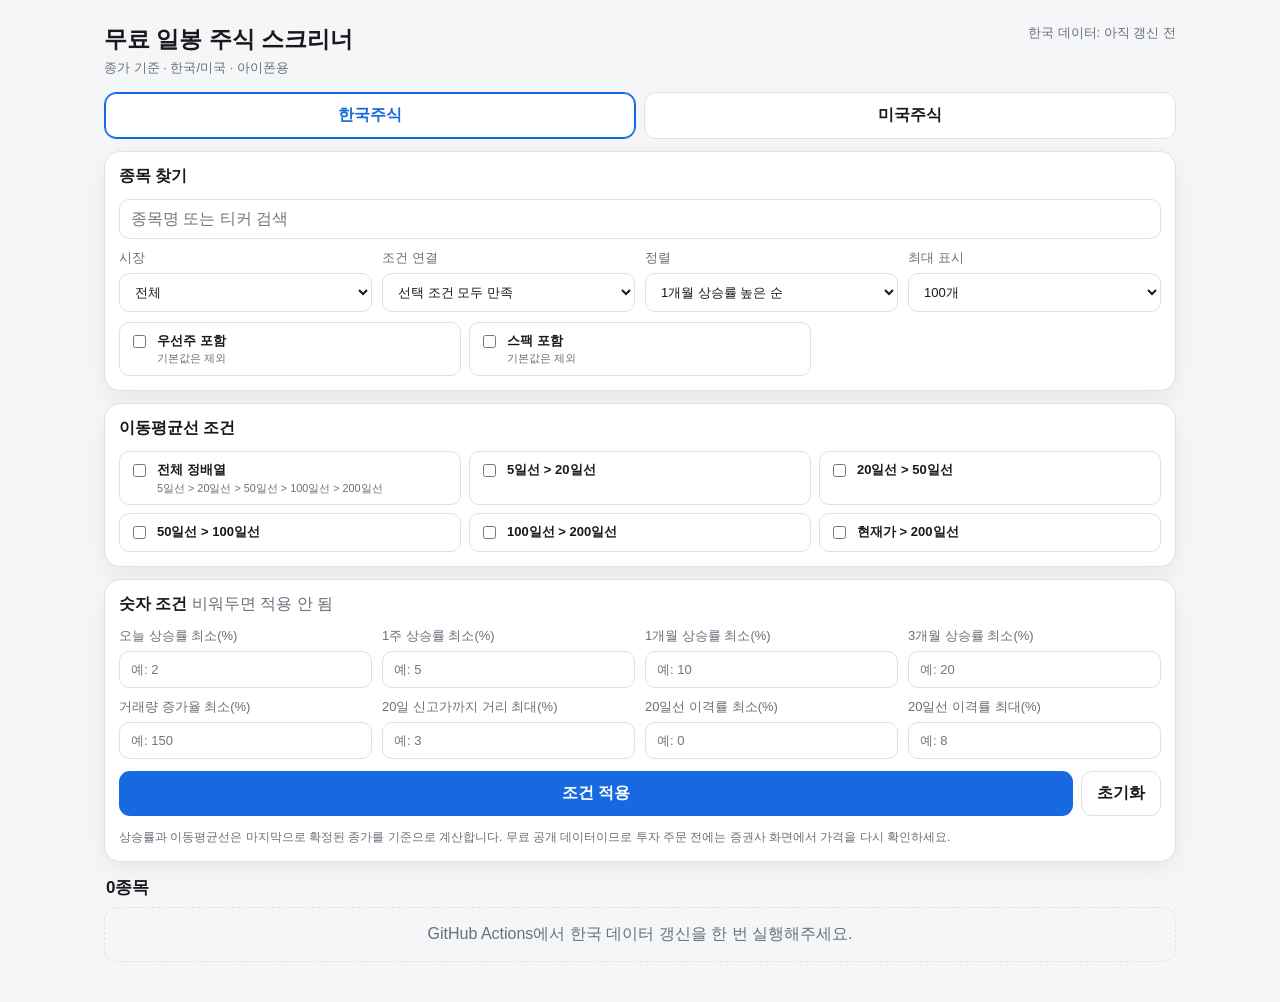
==== docs/index.html @ 53f4c7e4 "Unpack stock screener" ====
<!doctype html>
<html lang="ko">
<head>
  <meta charset="utf-8">
  <meta name="viewport" content="width=device-width, initial-scale=1, viewport-fit=cover">
  <meta name="apple-mobile-web-app-capable" content="yes">
  <meta name="apple-mobile-web-app-status-bar-style" content="default">
  <meta name="theme-color" content="#1769e0">
  <title>무료 일봉 주식 스크리너</title>
  <link rel="stylesheet" href="style.css">
</head>
<body>
  <main class="app">
    <header>
      <div>
        <h1>무료 일봉 주식 스크리너</h1>
        <div class="subtitle">종가 기준 · 한국/미국 · 아이폰용</div>
      </div>
      <div id="freshness" class="freshness">데이터 확인 중…</div>
    </header>

    <div class="tabs">
      <button class="tab active" data-market="kr">한국주식</button>
      <button class="tab" data-market="us">미국주식</button>
    </div>

    <section class="card">
      <h2>종목 찾기</h2>
      <input id="search" class="search" type="search" placeholder="종목명 또는 티커 검색">
      <div class="grid" style="margin-top:10px">
        <label class="field">시장
          <select id="exchange">
            <option value="all">전체</option>
          </select>
        </label>
        <label class="field">조건 연결
          <select id="logic">
            <option value="and">선택 조건 모두 만족</option>
            <option value="or">선택 조건 하나 이상 만족</option>
          </select>
        </label>
        <label class="field">정렬
          <select id="sort">
            <option value="m1_desc">1개월 상승률 높은 순</option>
            <option value="m3_desc">3개월 상승률 높은 순</option>
            <option value="w1_desc">1주 상승률 높은 순</option>
            <option value="day_desc">오늘 상승률 높은 순</option>
            <option value="volume_desc">거래량 증가율 높은 순</option>
            <option value="value_desc">거래대금 높은 순</option>
            <option value="name_asc">종목명 가나다/ABC 순</option>
          </select>
        </label>
        <label class="field">최대 표시
          <select id="limit">
            <option value="50">50개</option>
            <option value="100" selected>100개</option>
            <option value="300">300개</option>
            <option value="99999">전체</option>
          </select>
        </label>
      </div>
      <div class="checks" style="margin-top:10px">
        <label class="check"><input type="checkbox" id="showPreferred"><span><strong>우선주 포함</strong><small>기본값은 제외</small></span></label>
        <label class="check"><input type="checkbox" id="showSpac"><span><strong>스팩 포함</strong><small>기본값은 제외</small></span></label>
      </div>
    </section>

    <section class="card">
      <h2>이동평균선 조건</h2>
      <div class="checks">
        <label class="check"><input type="checkbox" id="stack"><span><strong>전체 정배열</strong><small>5일선 &gt; 20일선 &gt; 50일선 &gt; 100일선 &gt; 200일선</small></span></label>
        <label class="check"><input type="checkbox" id="ma5_20"><span><strong>5일선 &gt; 20일선</strong></span></label>
        <label class="check"><input type="checkbox" id="ma20_50"><span><strong>20일선 &gt; 50일선</strong></span></label>
        <label class="check"><input type="checkbox" id="ma50_100"><span><strong>50일선 &gt; 100일선</strong></span></label>
        <label class="check"><input type="checkbox" id="ma100_200"><span><strong>100일선 &gt; 200일선</strong></span></label>
        <label class="check"><input type="checkbox" id="above200"><span><strong>현재가 &gt; 200일선</strong></span></label>
      </div>
    </section>

    <section class="card">
      <h2>숫자 조건 <span style="font-weight:400;color:var(--muted)">비워두면 적용 안 됨</span></h2>
      <div class="grid">
        <label class="field">오늘 상승률 최소(%)<input id="minDay" inputmode="decimal" type="number" step="0.1" placeholder="예: 2"></label>
        <label class="field">1주 상승률 최소(%)<input id="minW1" inputmode="decimal" type="number" step="0.1" placeholder="예: 5"></label>
        <label class="field">1개월 상승률 최소(%)<input id="minM1" inputmode="decimal" type="number" step="0.1" placeholder="예: 10"></label>
        <label class="field">3개월 상승률 최소(%)<input id="minM3" inputmode="decimal" type="number" step="0.1" placeholder="예: 20"></label>
        <label class="field">거래량 증가율 최소(%)<input id="minVolume" inputmode="decimal" type="number" step="1" placeholder="예: 150"></label>
        <label class="field">20일 신고가까지 거리 최대(%)<input id="maxHigh20" inputmode="decimal" type="number" step="0.1" placeholder="예: 3"></label>
        <label class="field">20일선 이격률 최소(%)<input id="minGap20" inputmode="decimal" type="number" step="0.1" placeholder="예: 0"></label>
        <label class="field">20일선 이격률 최대(%)<input id="maxGap20" inputmode="decimal" type="number" step="0.1" placeholder="예: 8"></label>
      </div>
      <div class="actions">
        <button id="apply" class="primary">조건 적용</button>
        <button id="reset" class="secondary">초기화</button>
      </div>
      <div class="help">상승률과 이동평균선은 마지막으로 확정된 종가를 기준으로 계산합니다. 무료 공개 데이터이므로 투자 주문 전에는 증권사 화면에서 가격을 다시 확인하세요.</div>
    </section>

    <div class="summary"><strong id="count">0종목</strong><span id="notice" class="subtitle"></span></div>
    <div id="status" class="status">데이터를 불러오는 중입니다.</div>

    <div id="tableWrap" class="table-wrap" hidden>
      <table>
        <thead><tr><th>종목</th><th>시장</th><th>종가</th><th>오늘</th><th>1주</th><th>1개월</th><th>3개월</th><th>거래량</th><th>20일선 이격</th><th>20일 고점 거리</th><th>정배열</th></tr></thead>
        <tbody id="tbody"></tbody>
      </table>
    </div>
    <div id="mobileCards" class="mobile-cards" hidden></div>
  </main>
<script src="app.js"></script>
</body>
</html>
---- docs/style.css ----
:root {
  color-scheme: light dark;
  --bg: #f5f6f8;
  --card: #ffffff;
  --text: #17191c;
  --muted: #68707a;
  --line: #dde1e6;
  --accent: #1769e0;
  --positive: #d93636;
  --negative: #1677d2;
  --shadow: 0 8px 24px rgba(0, 0, 0, .06);
}
@media (prefers-color-scheme: dark) {
  :root {
    --bg: #101216;
    --card: #191c22;
    --text: #f4f6f8;
    --muted: #aab1bb;
    --line: #303640;
    --accent: #65a5ff;
    --positive: #ff6d6d;
    --negative: #64a9ff;
    --shadow: none;
  }
}
* { box-sizing: border-box; }
body { margin: 0; font-family: -apple-system, BlinkMacSystemFont, "Apple SD Gothic Neo", "Noto Sans KR", sans-serif; background: var(--bg); color: var(--text); }
button, input, select { font: inherit; }
.app { max-width: 1100px; margin: 0 auto; padding: 16px 14px 40px; }
header { display: flex; justify-content: space-between; gap: 12px; align-items: flex-start; margin: 8px 0 14px; }
h1 { font-size: 23px; margin: 0 0 4px; }
.subtitle, .freshness { color: var(--muted); font-size: 13px; line-height: 1.45; }
.tabs { display: grid; grid-template-columns: 1fr 1fr; gap: 8px; margin-bottom: 12px; }
.tab { border: 1px solid var(--line); background: var(--card); color: var(--text); padding: 12px; border-radius: 12px; font-weight: 700; }
.tab.active { border-color: var(--accent); color: var(--accent); box-shadow: 0 0 0 1px var(--accent) inset; }
.card { background: var(--card); border: 1px solid var(--line); border-radius: 16px; padding: 14px; margin-bottom: 12px; box-shadow: var(--shadow); }
.card h2 { font-size: 16px; margin: 0 0 12px; }
.grid { display: grid; grid-template-columns: repeat(4, minmax(0, 1fr)); gap: 10px; }
.field { display: flex; flex-direction: column; gap: 6px; font-size: 13px; color: var(--muted); }
.field input, .field select, .search { width: 100%; padding: 10px 11px; border: 1px solid var(--line); border-radius: 10px; background: var(--card); color: var(--text); }
.checks { display: grid; grid-template-columns: repeat(3, minmax(0, 1fr)); gap: 8px; }
.check { display: flex; gap: 8px; align-items: flex-start; padding: 9px; border: 1px solid var(--line); border-radius: 10px; font-size: 13px; line-height: 1.35; }
.check strong { display: block; }
.check small { display: block; color: var(--muted); margin-top: 2px; }
.actions { display: flex; gap: 8px; margin-top: 12px; }
.primary, .secondary { border: 0; border-radius: 11px; padding: 11px 15px; font-weight: 700; }
.primary { background: var(--accent); color: white; flex: 1; }
.secondary { background: transparent; color: var(--text); border: 1px solid var(--line); }
.summary { display: flex; justify-content: space-between; align-items: center; gap: 10px; margin: 14px 2px 8px; }
.summary strong { font-size: 17px; }
.status { padding: 16px; border: 1px dashed var(--line); border-radius: 13px; color: var(--muted); text-align: center; }
.table-wrap { overflow-x: auto; background: var(--card); border: 1px solid var(--line); border-radius: 14px; }
table { width: 100%; border-collapse: collapse; min-width: 900px; font-size: 13px; }
th, td { padding: 11px 9px; border-bottom: 1px solid var(--line); text-align: right; white-space: nowrap; }
th { position: sticky; top: 0; background: var(--card); color: var(--muted); font-weight: 600; }
th:first-child, td:first-child, th:nth-child(2), td:nth-child(2) { text-align: left; }
.name { font-weight: 700; }
.ticker { color: var(--muted); font-size: 11px; margin-top: 2px; }
.pos { color: var(--positive); font-weight: 650; }
.neg { color: var(--negative); font-weight: 650; }
.badge { display: inline-block; border: 1px solid var(--line); border-radius: 999px; padding: 3px 7px; font-size: 11px; }
.badge.good { border-color: var(--accent); color: var(--accent); }
.help { margin-top: 12px; color: var(--muted); font-size: 12px; line-height: 1.55; }
.mobile-cards { display: none; }
.stock-card { border-bottom: 1px solid var(--line); padding: 13px 2px; }
.stock-card:last-child { border-bottom: 0; }
.stock-head { display: flex; justify-content: space-between; gap: 10px; }
.stock-grid { display: grid; grid-template-columns: repeat(3, 1fr); gap: 8px; margin-top: 10px; }
.metric { background: var(--bg); border-radius: 9px; padding: 8px; }
.metric span { display: block; color: var(--muted); font-size: 11px; margin-bottom: 3px; }
.metric b { font-size: 13px; }
@media (max-width: 760px) {
  .grid { grid-template-columns: repeat(2, minmax(0, 1fr)); }
  .checks { grid-template-columns: 1fr; }
  .table-wrap { display: none; }
  .mobile-cards { display: block; background: var(--card); border: 1px solid var(--line); border-radius: 14px; padding: 0 12px; }
  header { display: block; }
  .freshness { margin-top: 7px; }
}
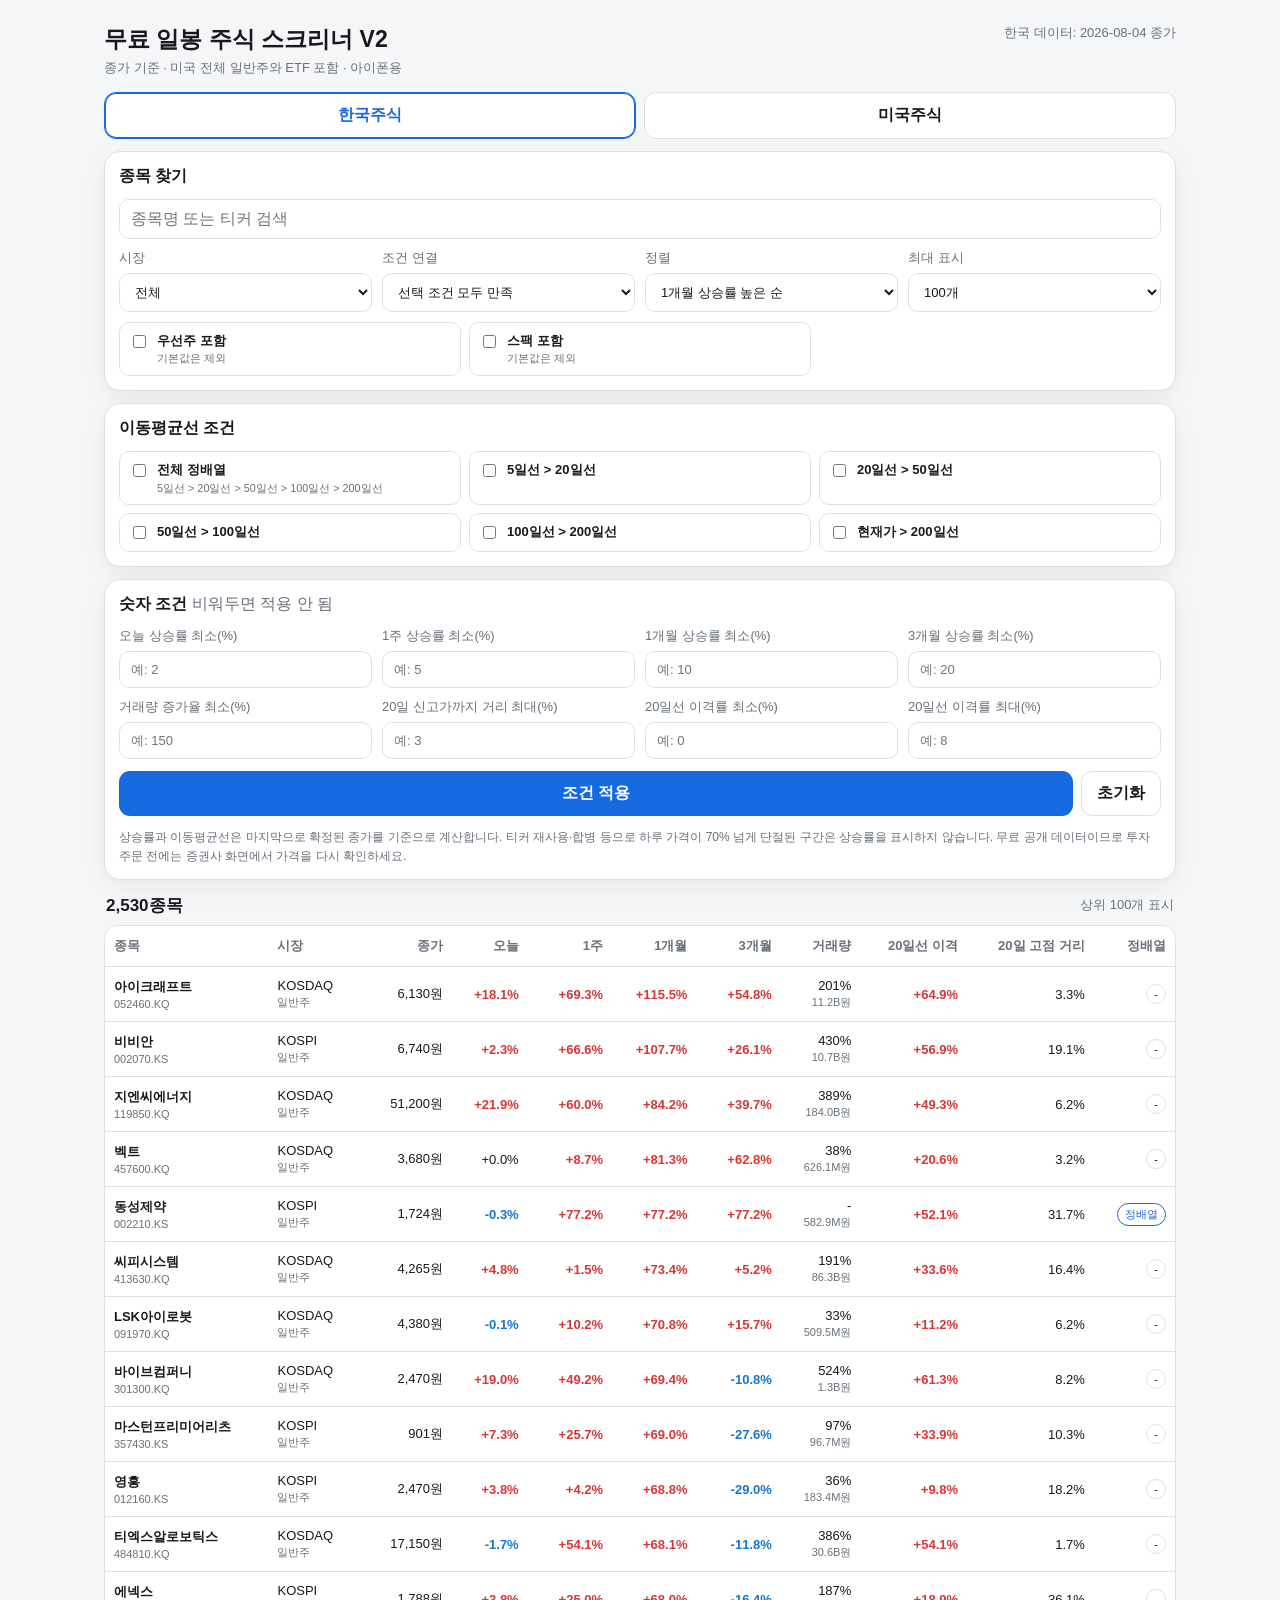
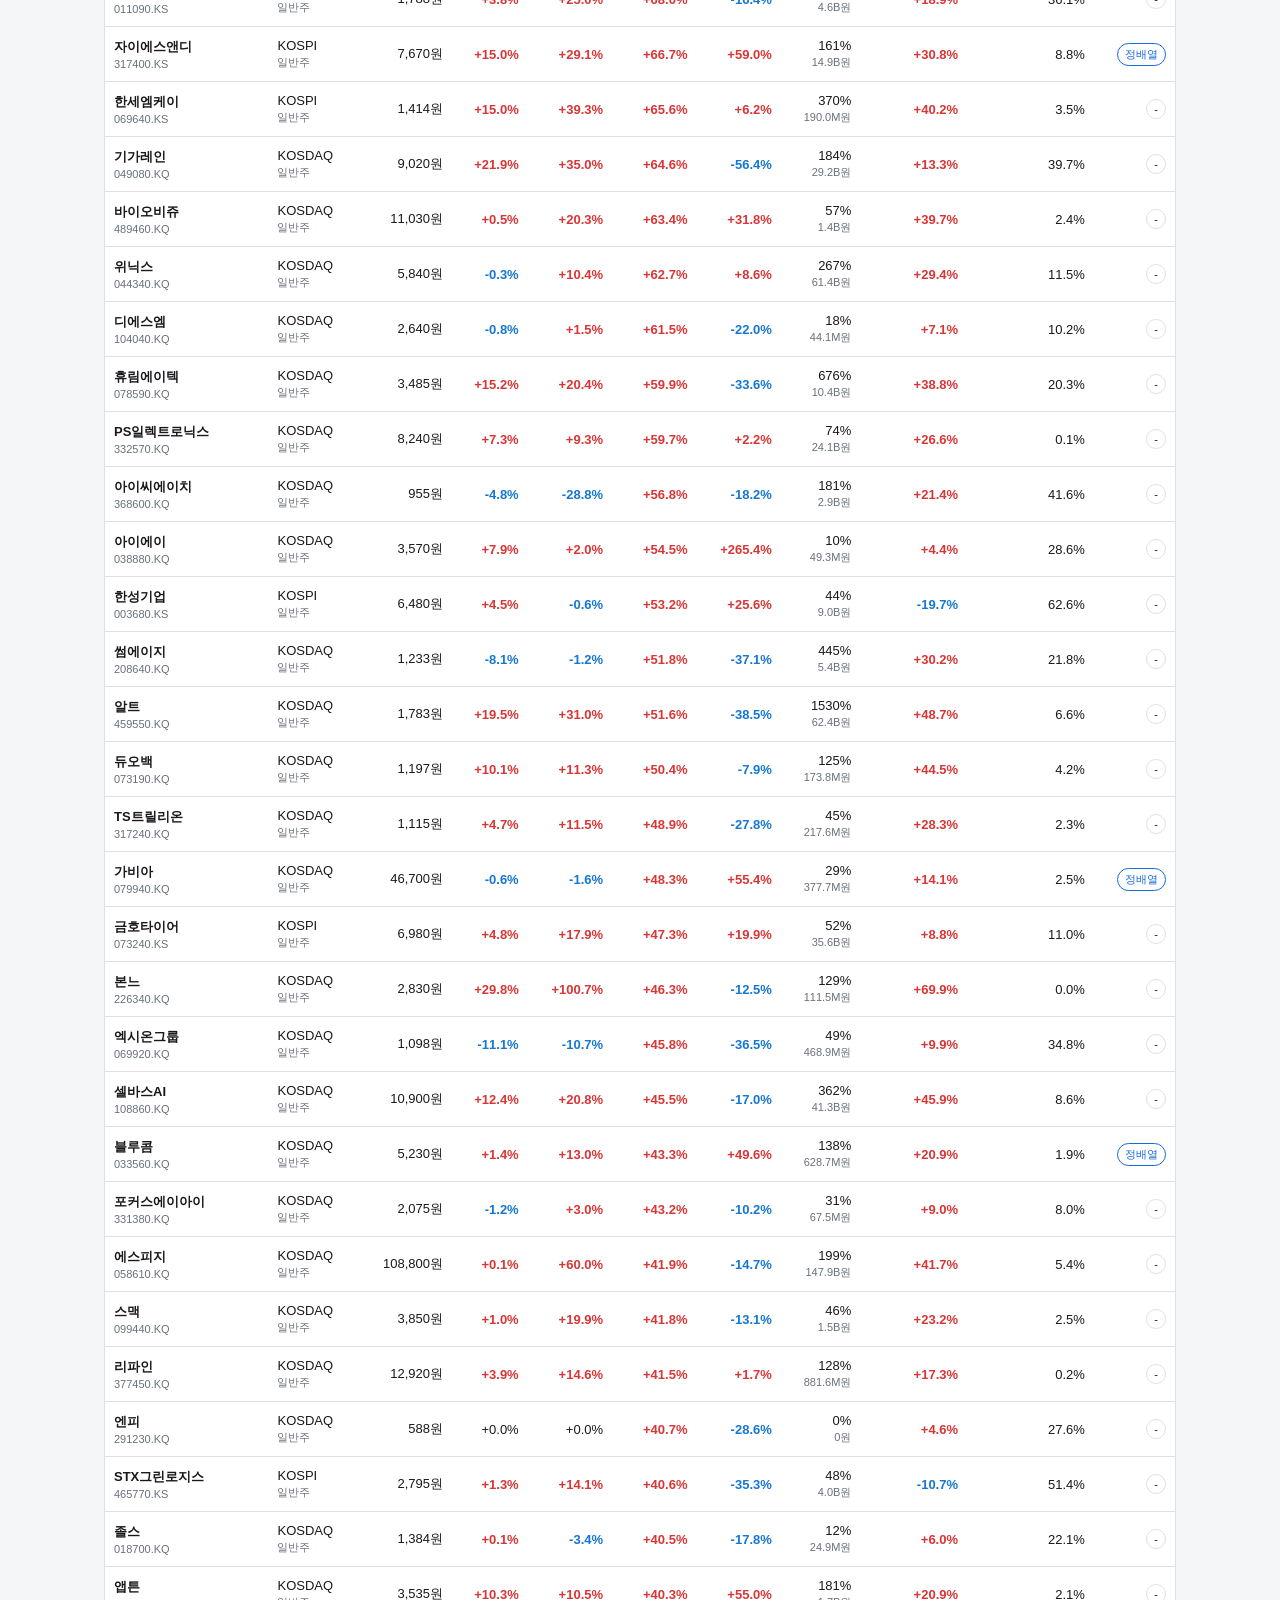
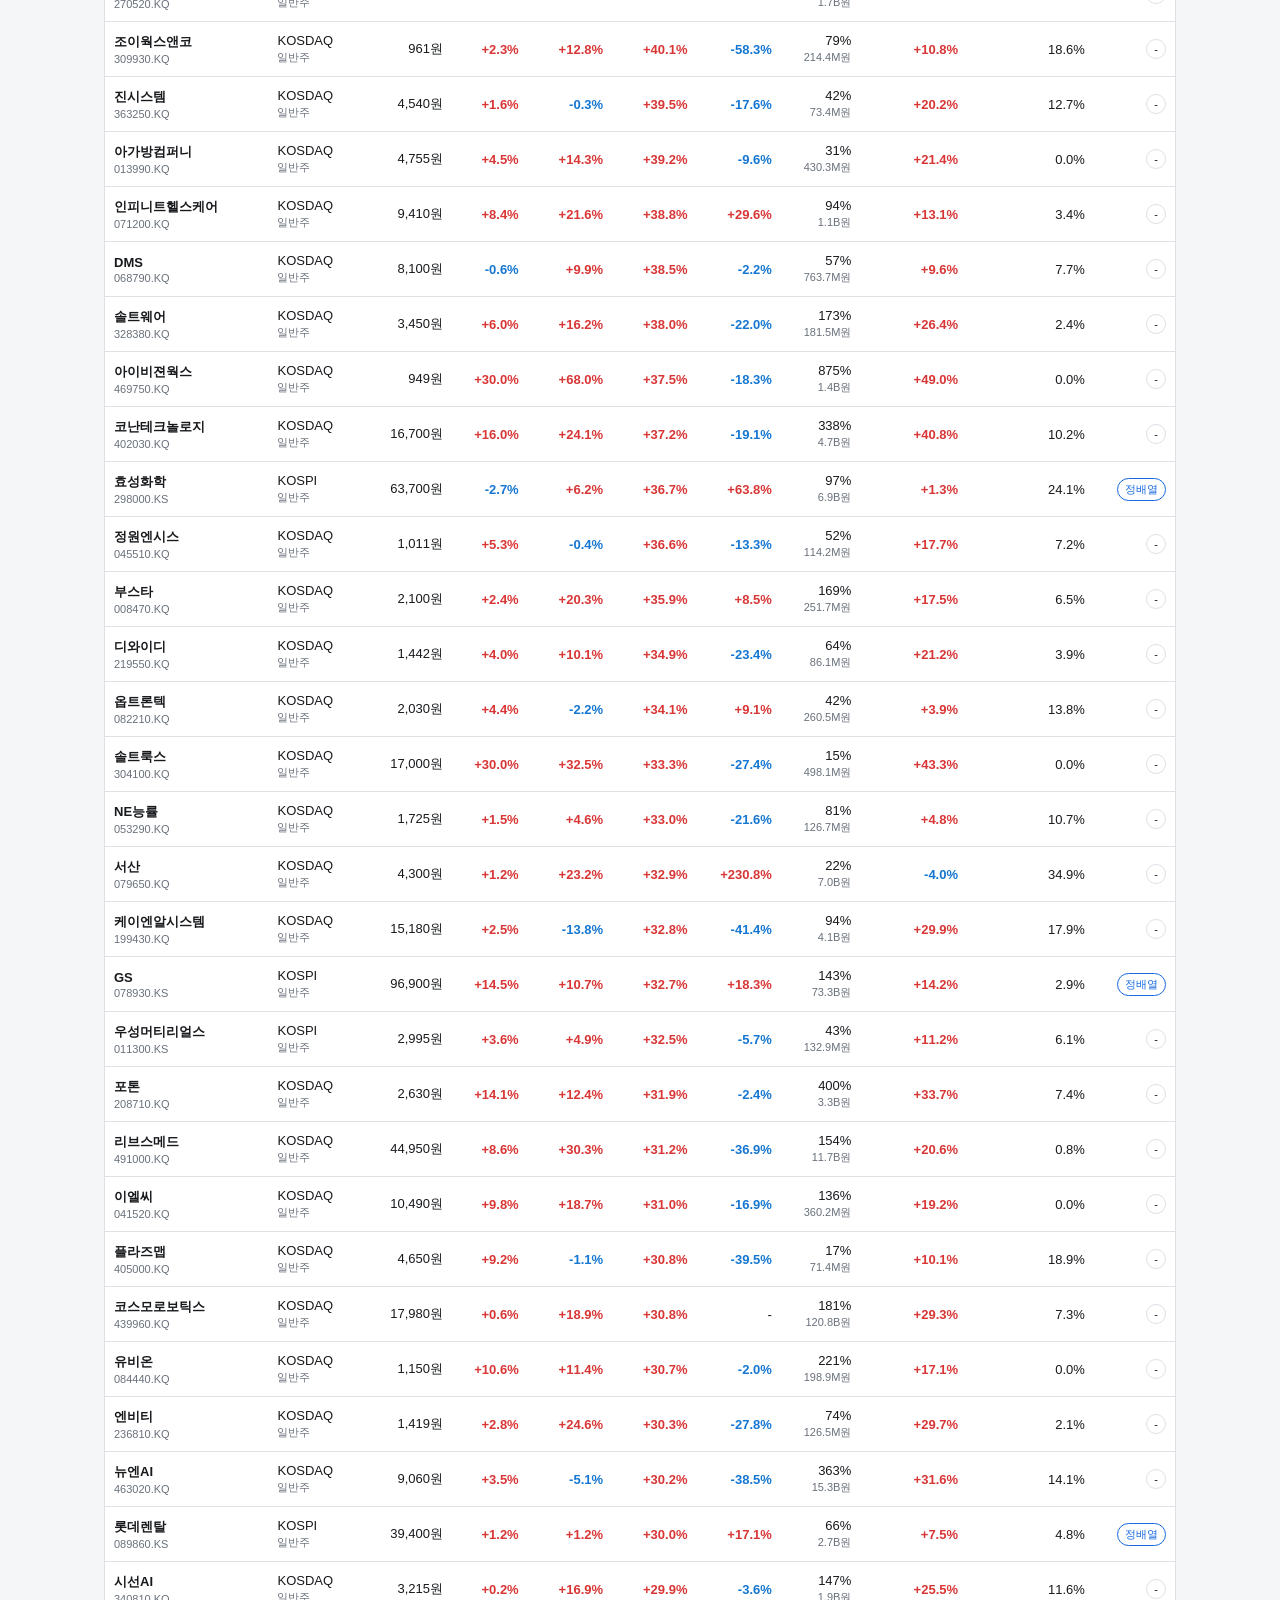
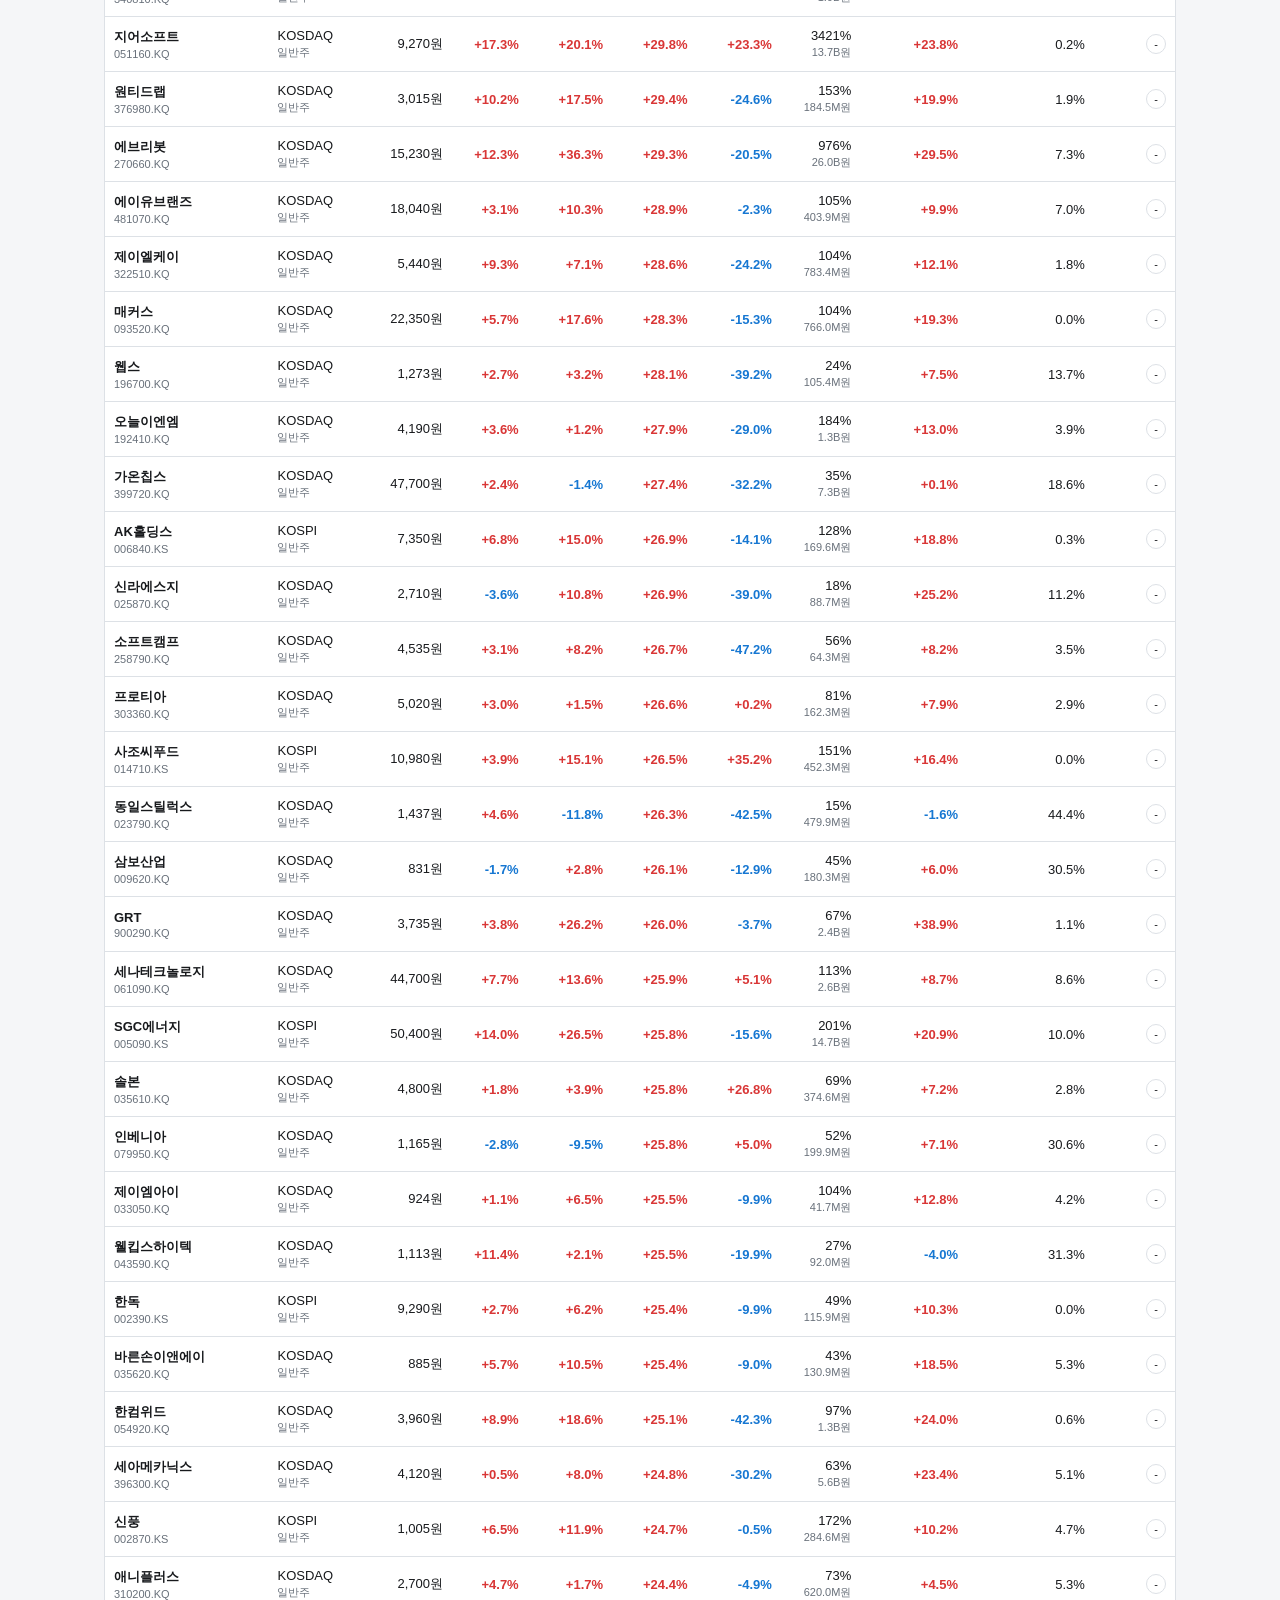
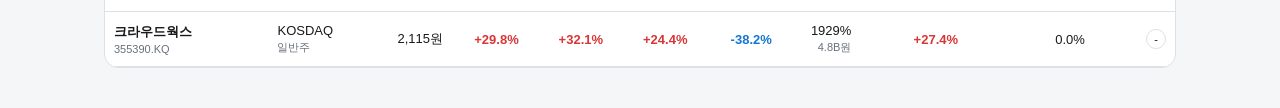
==== commit 515775ad: "Add files via upload" ====
--- a/docs/index.html
+++ b/docs/index.html
@@ -6,15 +6,15 @@
   <meta name="apple-mobile-web-app-capable" content="yes">
   <meta name="apple-mobile-web-app-status-bar-style" content="default">
   <meta name="theme-color" content="#1769e0">
-  <title>무료 일봉 주식 스크리너</title>
+  <title>무료 일봉 주식 스크리너 V2</title>
   <link rel="stylesheet" href="style.css">
 </head>
 <body>
   <main class="app">
     <header>
       <div>
-        <h1>무료 일봉 주식 스크리너</h1>
-        <div class="subtitle">종가 기준 · 한국/미국 · 아이폰용</div>
+        <h1>무료 일봉 주식 스크리너 V2</h1>
+        <div class="subtitle">종가 기준 · 미국 전체 일반주와 ETF 포함 · 아이폰용</div>
       </div>
       <div id="freshness" class="freshness">데이터 확인 중…</div>
     </header>
@@ -31,6 +31,13 @@
         <label class="field">시장
           <select id="exchange">
             <option value="all">전체</option>
+          </select>
+        </label>
+        <label class="field" id="assetField" hidden>종류
+          <select id="assetType">
+            <option value="all">일반주 + ETF</option>
+            <option value="stock">일반주만</option>
+            <option value="etf">ETF만</option>
           </select>
         </label>
         <label class="field">조건 연결
@@ -59,9 +66,13 @@
           </select>
         </label>
       </div>
-      <div class="checks" style="margin-top:10px">
+      <div id="krOptions" class="checks" style="margin-top:10px">
         <label class="check"><input type="checkbox" id="showPreferred"><span><strong>우선주 포함</strong><small>기본값은 제외</small></span></label>
         <label class="check"><input type="checkbox" id="showSpac"><span><strong>스팩 포함</strong><small>기본값은 제외</small></span></label>
+      </div>
+      <div id="usOptions" class="checks" style="margin-top:10px" hidden>
+        <label class="check"><input type="checkbox" id="showLeveraged"><span><strong>레버리지 ETF 포함</strong><small>기본값은 제외</small></span></label>
+        <label class="check"><input type="checkbox" id="showInverse"><span><strong>인버스 ETF 포함</strong><small>기본값은 제외</small></span></label>
       </div>
     </section>
 
@@ -93,7 +104,7 @@
         <button id="apply" class="primary">조건 적용</button>
         <button id="reset" class="secondary">초기화</button>
       </div>
-      <div class="help">상승률과 이동평균선은 마지막으로 확정된 종가를 기준으로 계산합니다. 무료 공개 데이터이므로 투자 주문 전에는 증권사 화면에서 가격을 다시 확인하세요.</div>
+      <div class="help">상승률과 이동평균선은 마지막으로 확정된 종가를 기준으로 계산합니다. 티커 재사용·합병 등으로 하루 가격이 70% 넘게 단절된 구간은 상승률을 표시하지 않습니다. 무료 공개 데이터이므로 투자 주문 전에는 증권사 화면에서 가격을 다시 확인하세요.</div>
     </section>
 
     <div class="summary"><strong id="count">0종목</strong><span id="notice" class="subtitle"></span></div>
--- a/docs/style.css
+++ b/docs/style.css
@@ -77,3 +77,4 @@
   header { display: block; }
   .freshness { margin-top: 7px; }
 }
+[hidden] { display: none !important; }
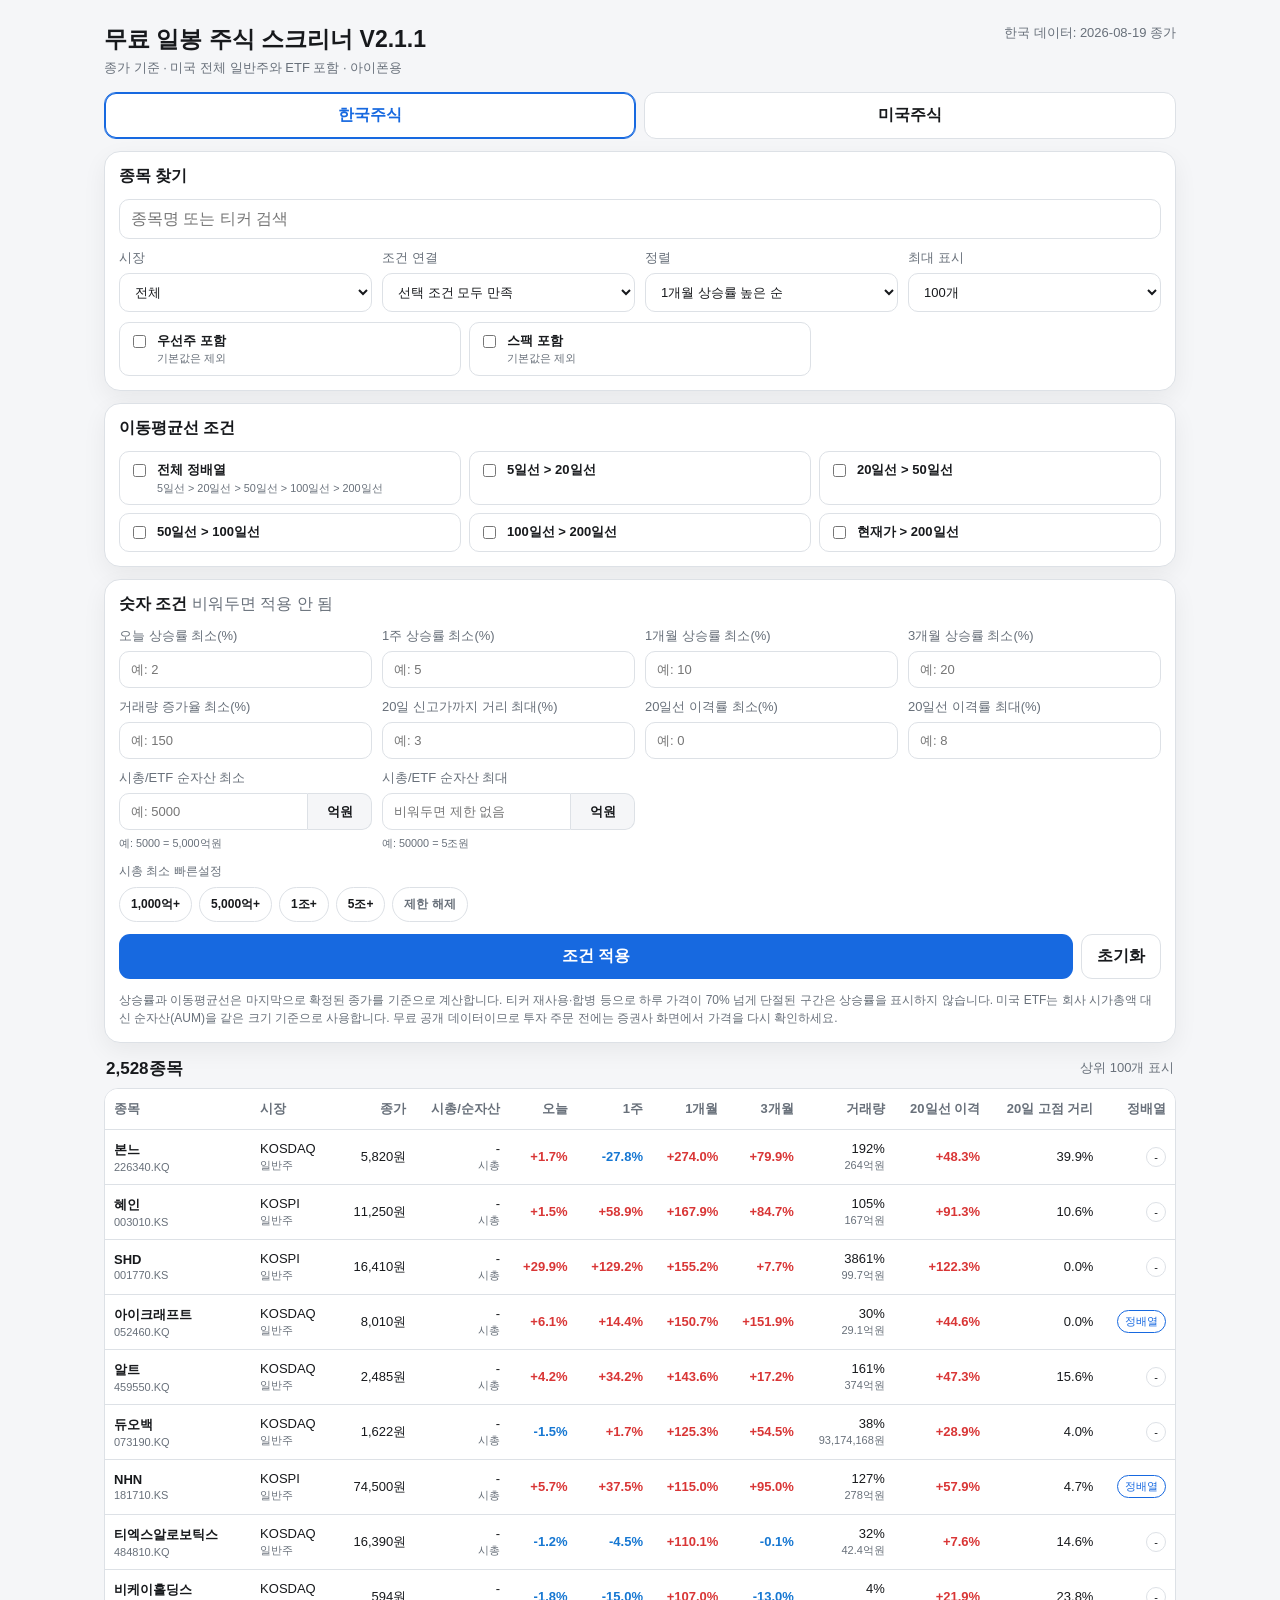
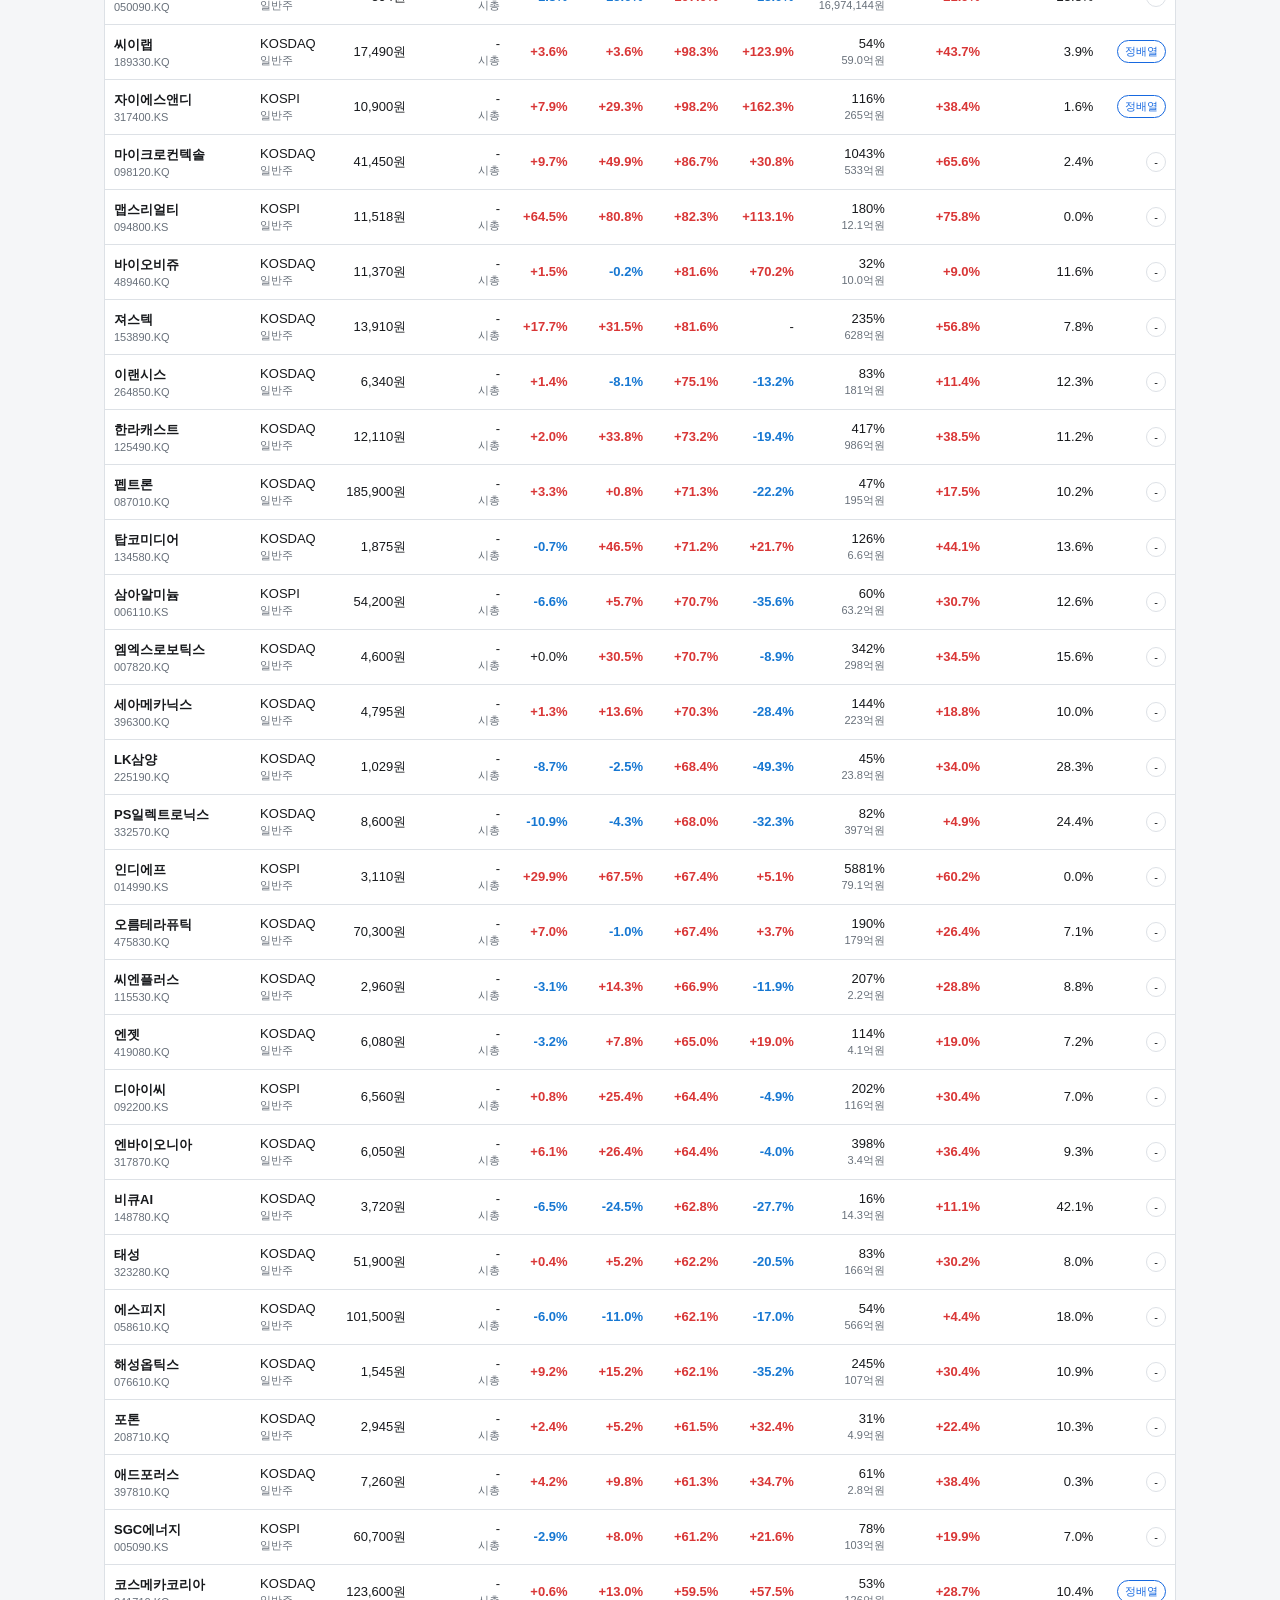
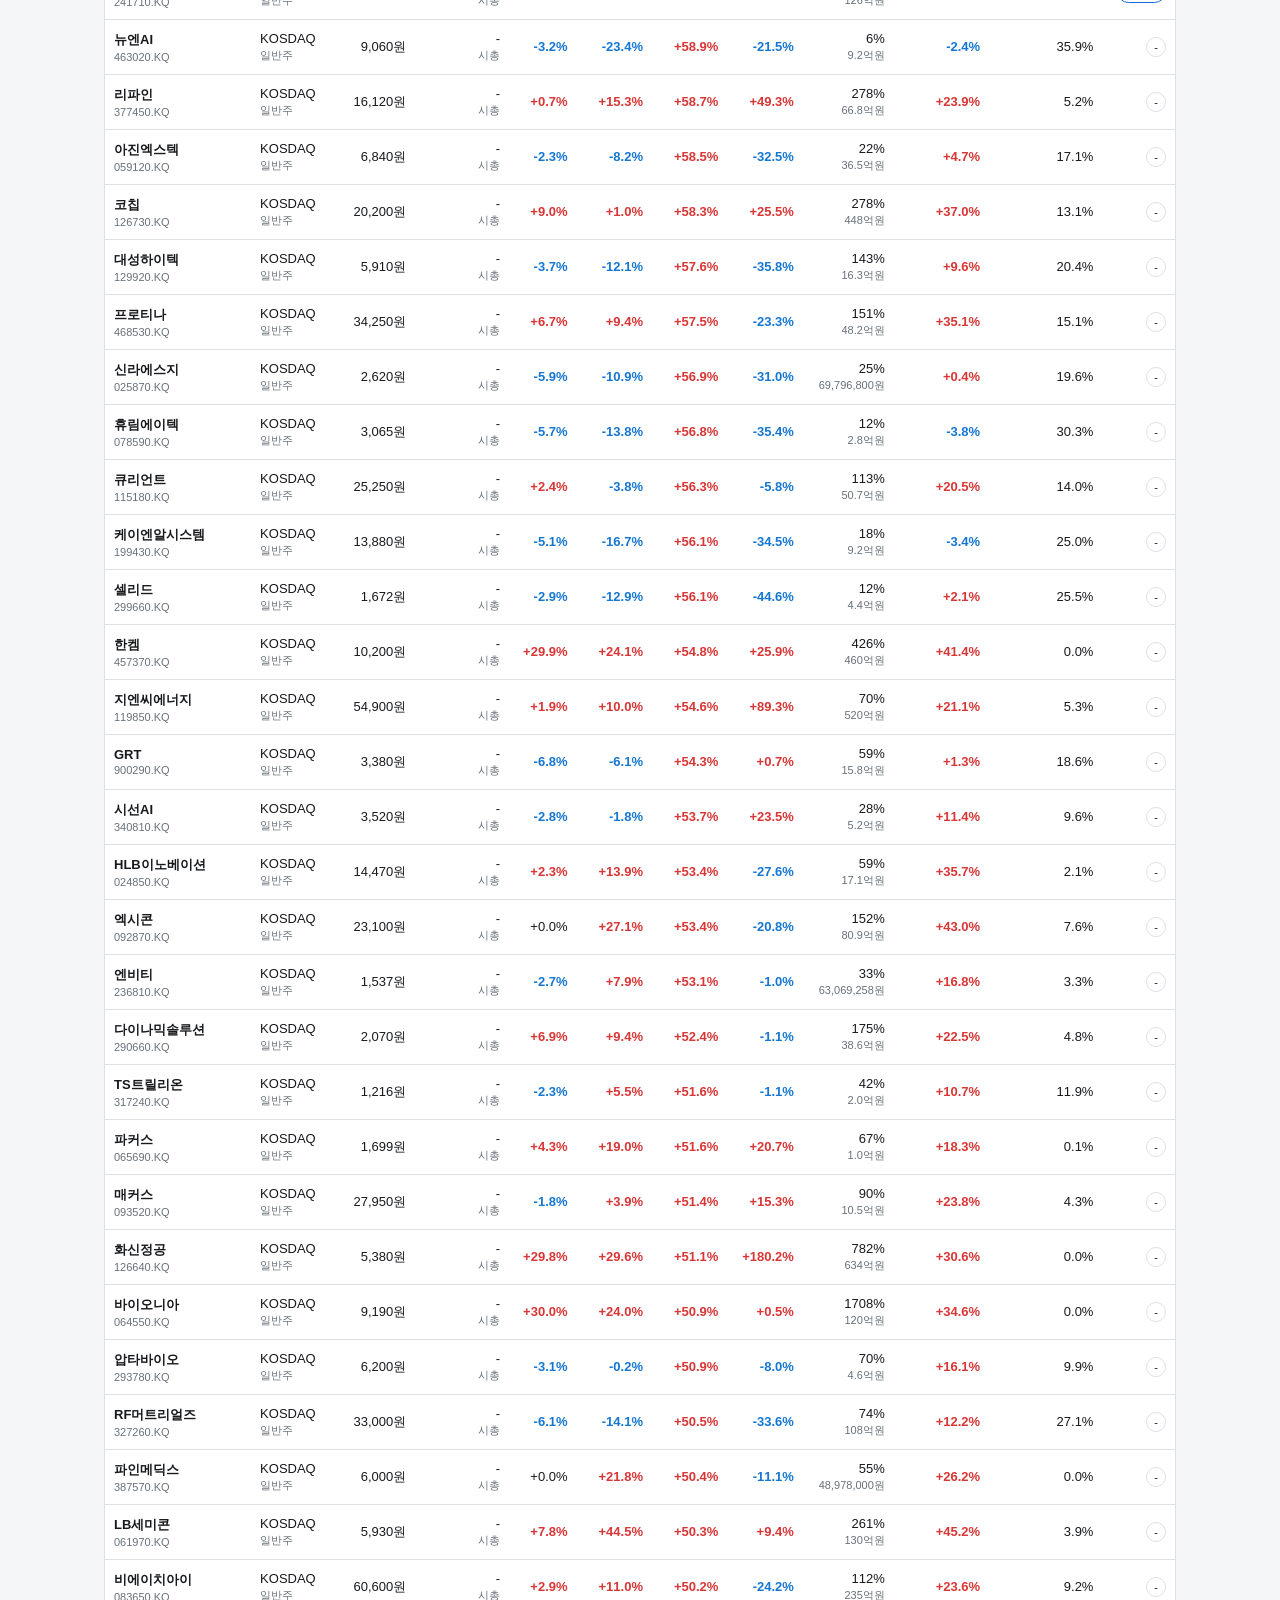
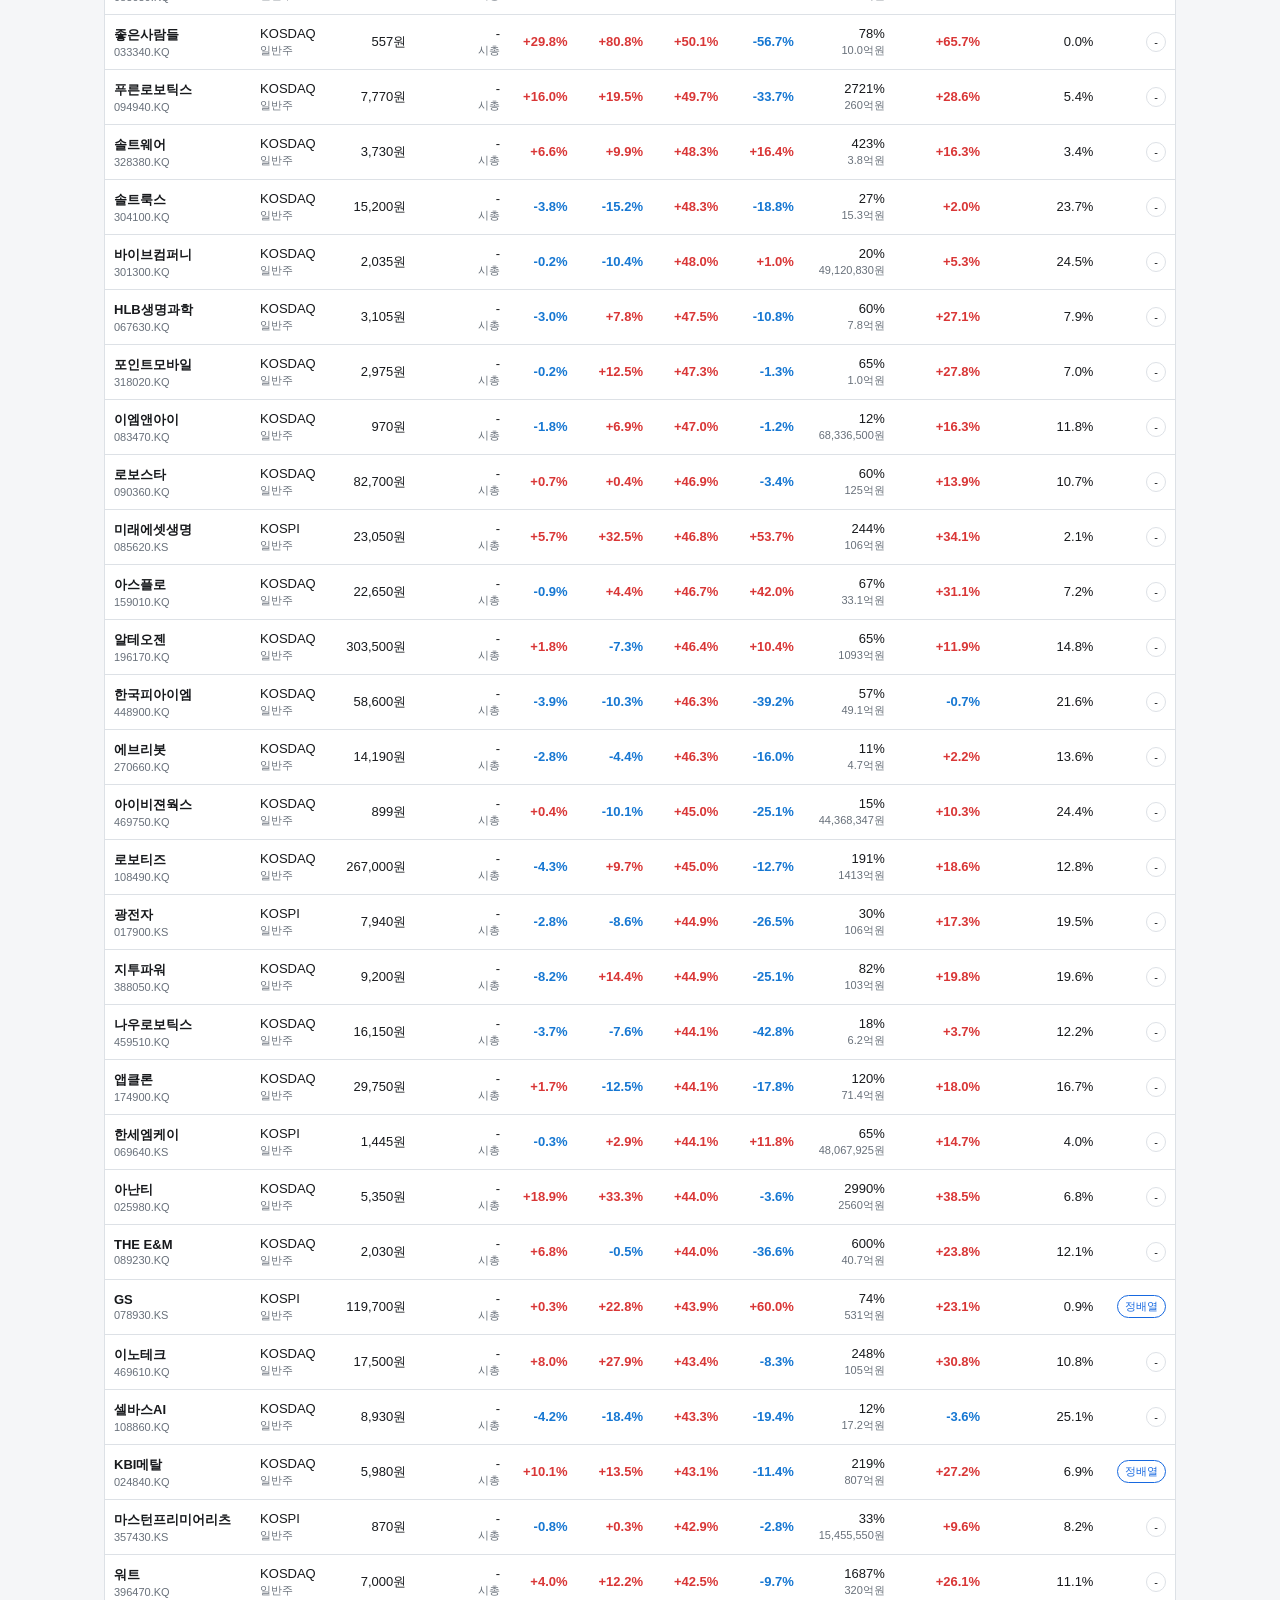
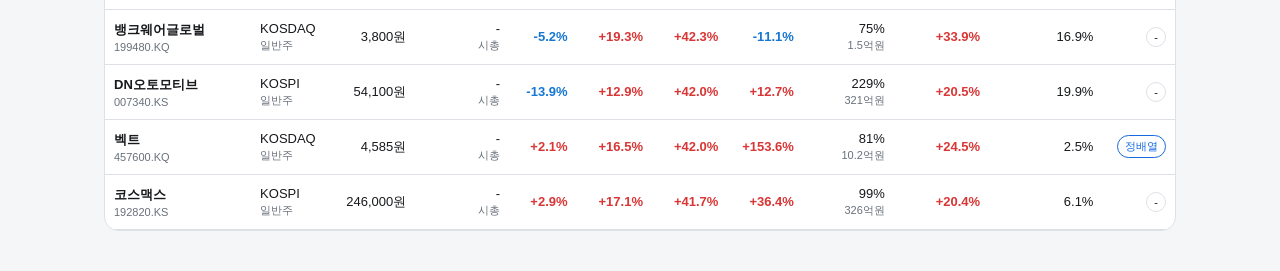
==== commit 756c1ec1: "Add files via upload" ====
--- a/docs/index.html
+++ b/docs/index.html
@@ -6,14 +6,14 @@
   <meta name="apple-mobile-web-app-capable" content="yes">
   <meta name="apple-mobile-web-app-status-bar-style" content="default">
   <meta name="theme-color" content="#1769e0">
-  <title>무료 일봉 주식 스크리너 V2</title>
+  <title>무료 일봉 주식 스크리너 V2.1.1</title>
   <link rel="stylesheet" href="style.css">
 </head>
 <body>
   <main class="app">
     <header>
       <div>
-        <h1>무료 일봉 주식 스크리너 V2</h1>
+        <h1>무료 일봉 주식 스크리너 V2.1.1</h1>
         <div class="subtitle">종가 기준 · 미국 전체 일반주와 ETF 포함 · 아이폰용</div>
       </div>
       <div id="freshness" class="freshness">데이터 확인 중…</div>
@@ -54,6 +54,8 @@
             <option value="day_desc">오늘 상승률 높은 순</option>
             <option value="volume_desc">거래량 증가율 높은 순</option>
             <option value="value_desc">거래대금 높은 순</option>
+            <option value="cap_desc">시총/순자산 큰 순</option>
+            <option value="cap_asc">시총/순자산 작은 순</option>
             <option value="name_asc">종목명 가나다/ABC 순</option>
           </select>
         </label>
@@ -99,12 +101,25 @@
         <label class="field">20일 신고가까지 거리 최대(%)<input id="maxHigh20" inputmode="decimal" type="number" step="0.1" placeholder="예: 3"></label>
         <label class="field">20일선 이격률 최소(%)<input id="minGap20" inputmode="decimal" type="number" step="0.1" placeholder="예: 0"></label>
         <label class="field">20일선 이격률 최대(%)<input id="maxGap20" inputmode="decimal" type="number" step="0.1" placeholder="예: 8"></label>
+        <label class="field cap-field">시총/ETF 순자산 최소
+          <div class="number-with-unit"><input id="minCap" inputmode="decimal" type="number" min="0" step="0.1" placeholder="예: 5000"><span id="capUnitMin" class="unit-chip">억원</span></div>
+          <small id="capMinHelp">예: 5000 = 5,000억원</small>
+        </label>
+        <label class="field cap-field">시총/ETF 순자산 최대
+          <div class="number-with-unit"><input id="maxCap" inputmode="decimal" type="number" min="0" step="0.1" placeholder="비워두면 제한 없음"><span id="capUnitMax" class="unit-chip">억원</span></div>
+          <small id="capMaxHelp">예: 50000 = 5조원</small>
+        </label>
       </div>
+      <div class="cap-quick-wrap">
+        <div class="cap-quick-title">시총 최소 빠른설정</div>
+        <div id="capQuick" class="cap-quick"></div>
+      </div>
+      <div id="capError" class="input-error" hidden></div>
       <div class="actions">
         <button id="apply" class="primary">조건 적용</button>
         <button id="reset" class="secondary">초기화</button>
       </div>
-      <div class="help">상승률과 이동평균선은 마지막으로 확정된 종가를 기준으로 계산합니다. 티커 재사용·합병 등으로 하루 가격이 70% 넘게 단절된 구간은 상승률을 표시하지 않습니다. 무료 공개 데이터이므로 투자 주문 전에는 증권사 화면에서 가격을 다시 확인하세요.</div>
+      <div class="help">상승률과 이동평균선은 마지막으로 확정된 종가를 기준으로 계산합니다. 티커 재사용·합병 등으로 하루 가격이 70% 넘게 단절된 구간은 상승률을 표시하지 않습니다. 미국 ETF는 회사 시가총액 대신 순자산(AUM)을 같은 크기 기준으로 사용합니다. 무료 공개 데이터이므로 투자 주문 전에는 증권사 화면에서 가격을 다시 확인하세요.</div>
     </section>
 
     <div class="summary"><strong id="count">0종목</strong><span id="notice" class="subtitle"></span></div>
@@ -112,7 +127,7 @@
 
     <div id="tableWrap" class="table-wrap" hidden>
       <table>
-        <thead><tr><th>종목</th><th>시장</th><th>종가</th><th>오늘</th><th>1주</th><th>1개월</th><th>3개월</th><th>거래량</th><th>20일선 이격</th><th>20일 고점 거리</th><th>정배열</th></tr></thead>
+        <thead><tr><th>종목</th><th>시장</th><th>종가</th><th>시총/순자산</th><th>오늘</th><th>1주</th><th>1개월</th><th>3개월</th><th>거래량</th><th>20일선 이격</th><th>20일 고점 거리</th><th>정배열</th></tr></thead>
         <tbody id="tbody"></tbody>
       </table>
     </div>
--- a/docs/style.css
+++ b/docs/style.css
@@ -78,3 +78,16 @@
   .freshness { margin-top: 7px; }
 }
 [hidden] { display: none !important; }
+
+.number-with-unit { display:flex; align-items:stretch; }
+.number-with-unit input { border-radius:10px 0 0 10px; min-width:0; }
+.unit-chip { display:flex; align-items:center; justify-content:center; min-width:64px; padding:0 10px; border:1px solid var(--line); border-left:0; border-radius:0 10px 10px 0; background:var(--bg); color:var(--text); font-weight:700; white-space:nowrap; }
+.cap-field small { color:var(--muted); line-height:1.35; }
+.input-error { margin-top:10px; padding:10px 12px; border:1px solid #d93636; border-radius:10px; color:#d93636; font-size:13px; font-weight:650; }
+
+.cap-quick-wrap { margin-top: 12px; }
+.cap-quick-title { color: var(--muted); font-size: 12px; margin-bottom: 7px; }
+.cap-quick { display: flex; flex-wrap: wrap; gap: 7px; }
+.quick-cap { border: 1px solid var(--line); background: var(--card); color: var(--text); border-radius: 999px; padding: 8px 11px; font-size: 12px; font-weight: 700; }
+.quick-cap:active { transform: scale(.98); }
+.clear-cap { color: var(--muted); }
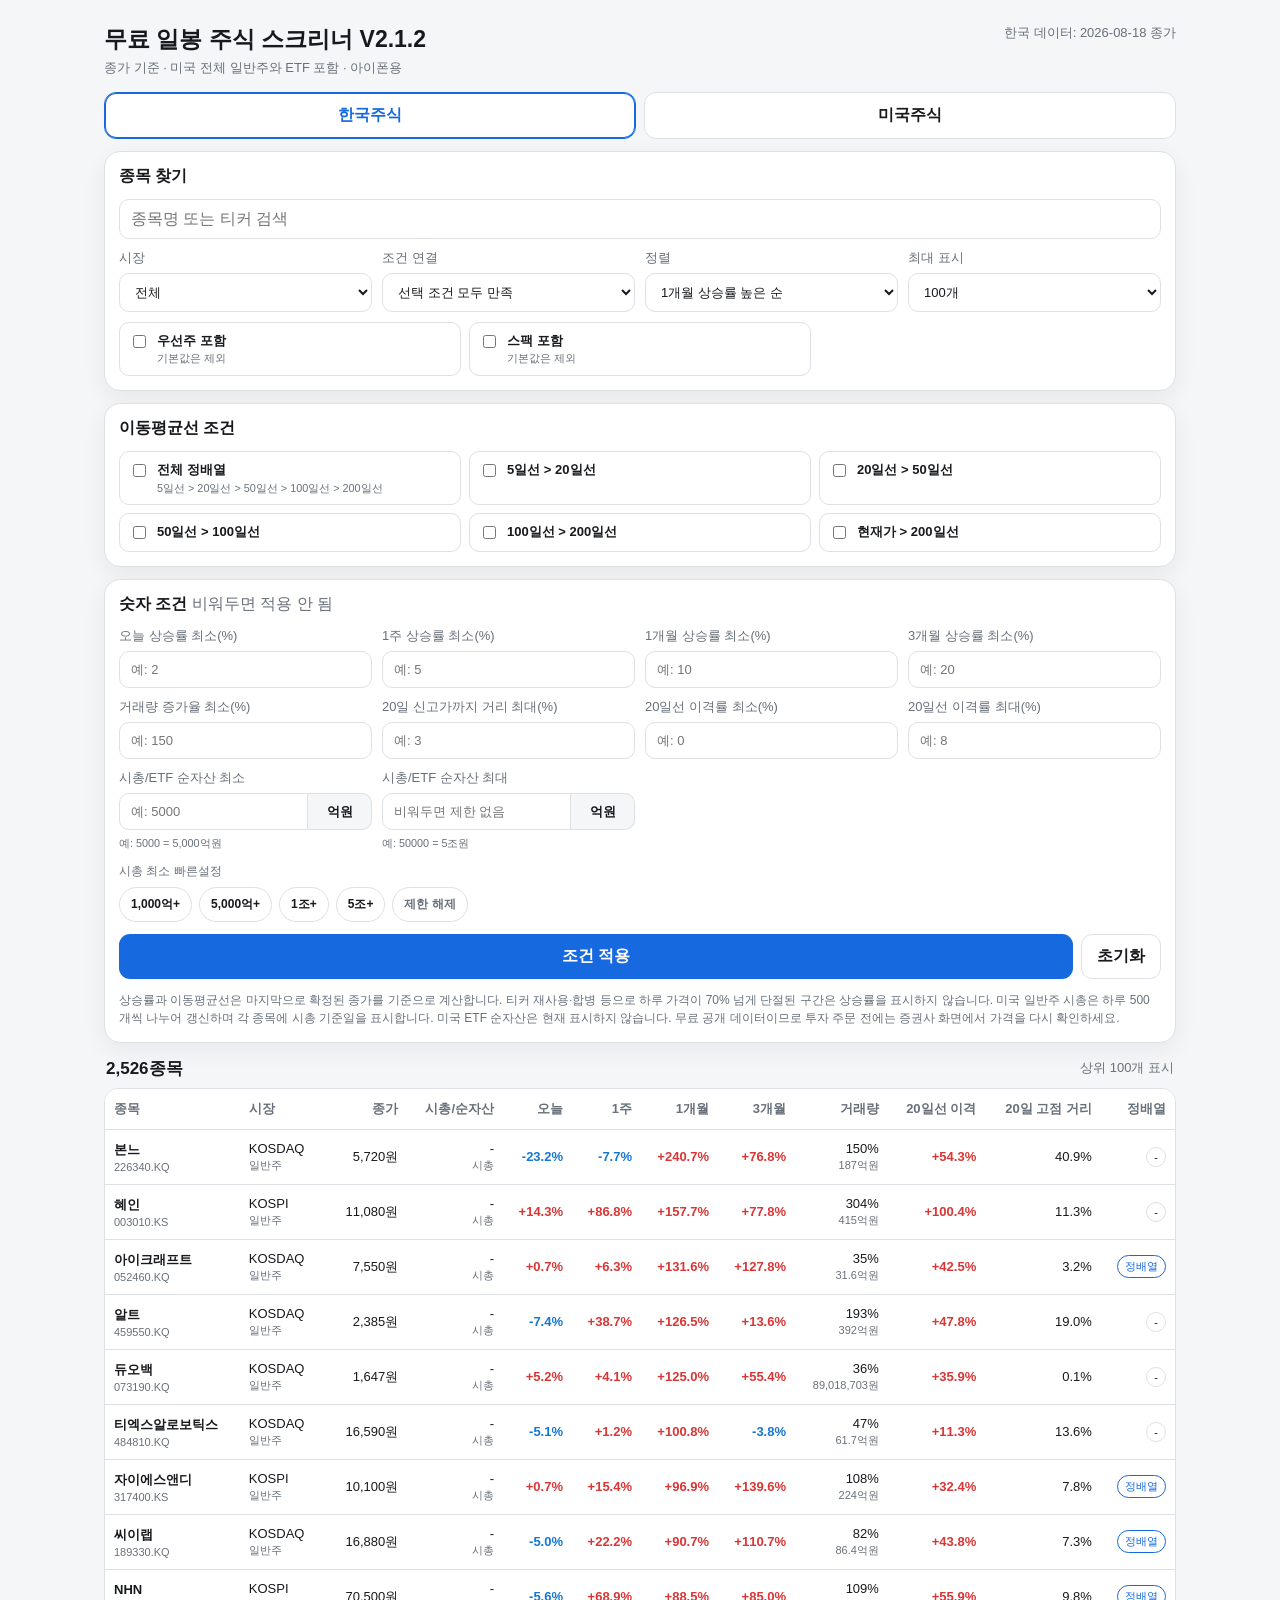
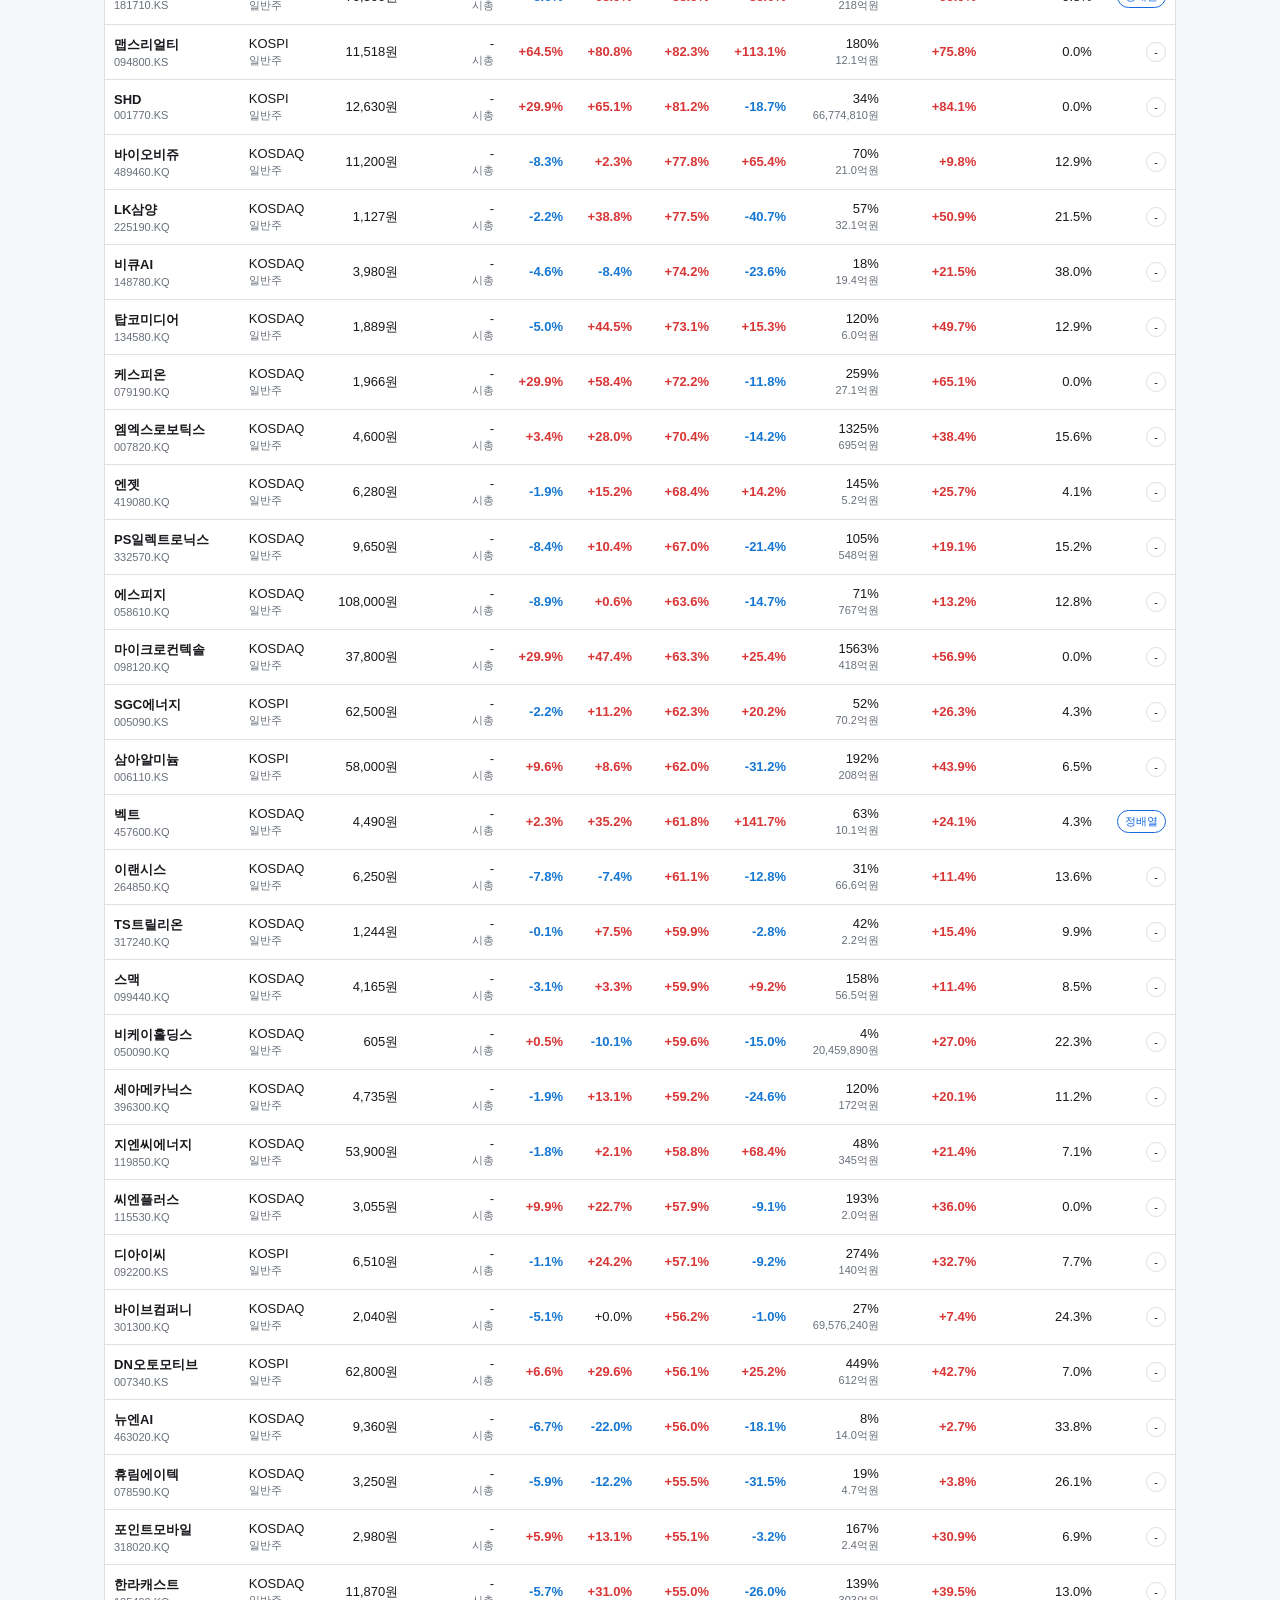
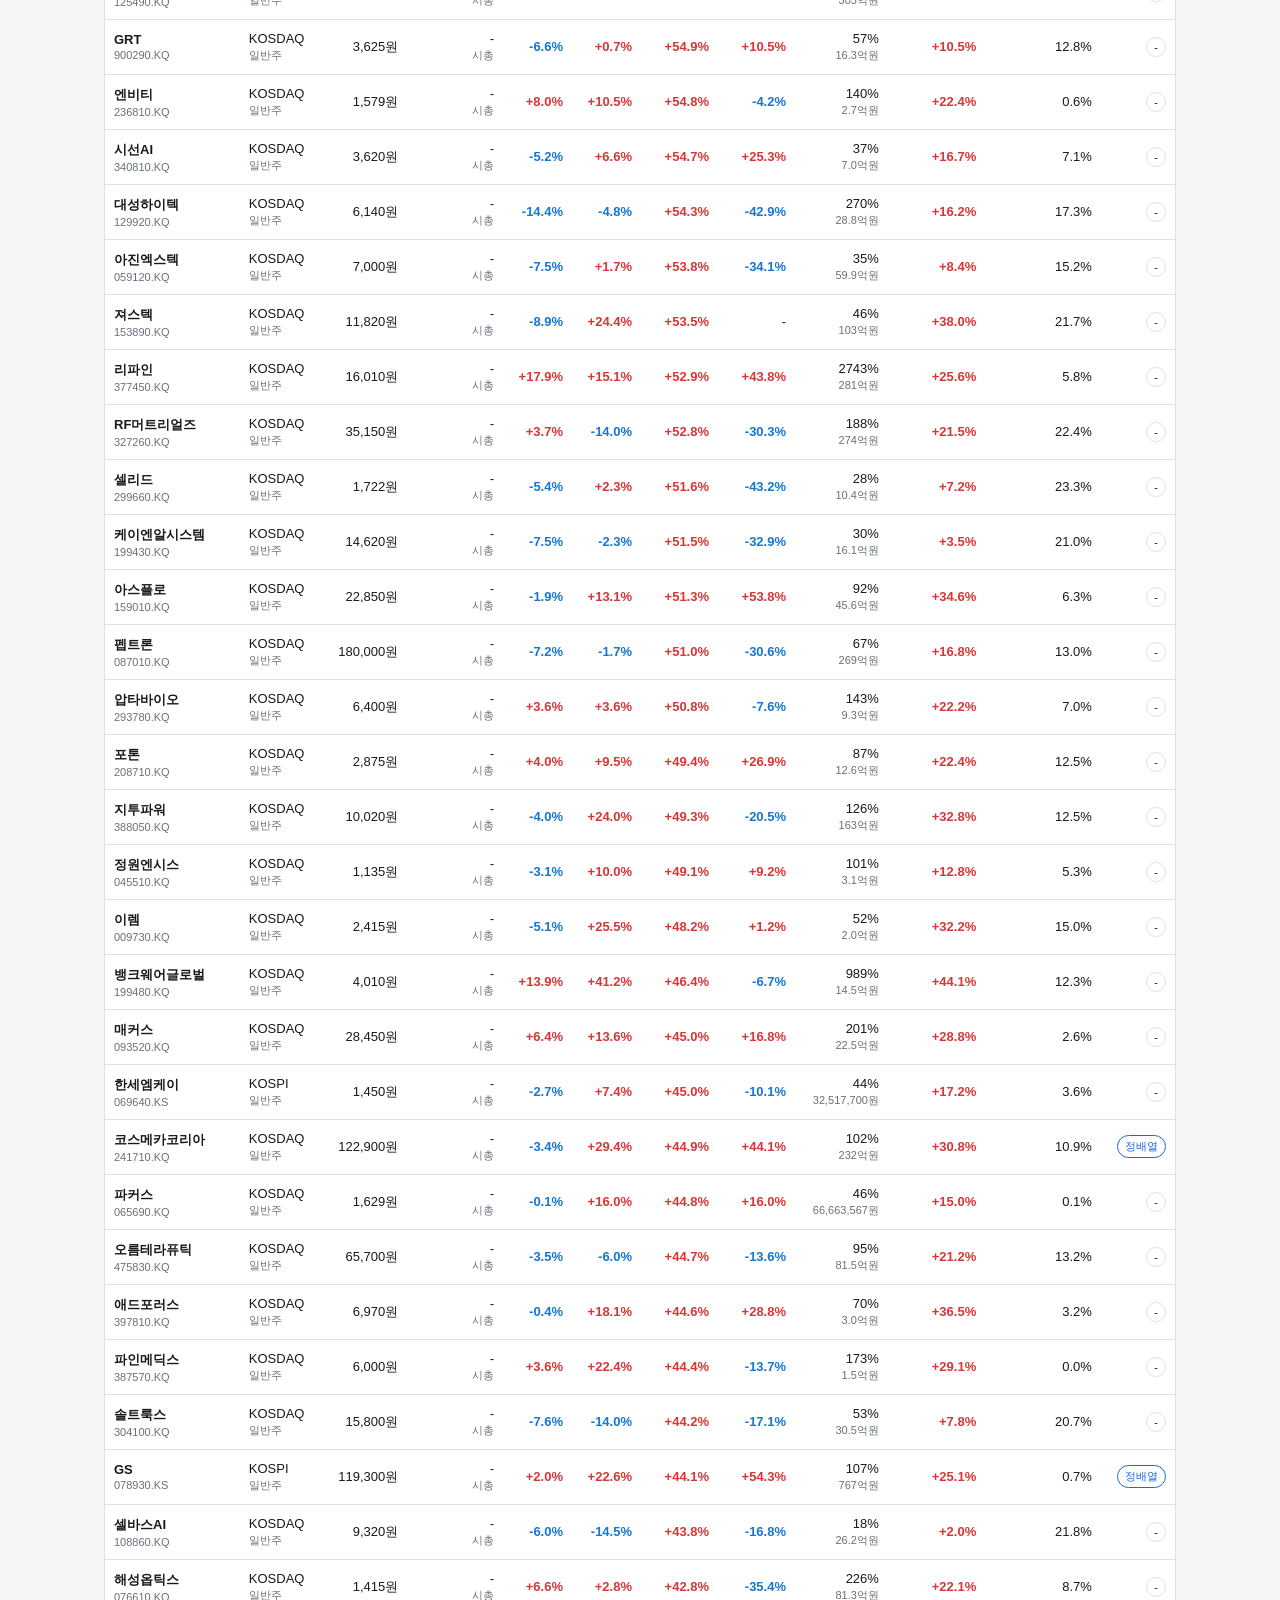
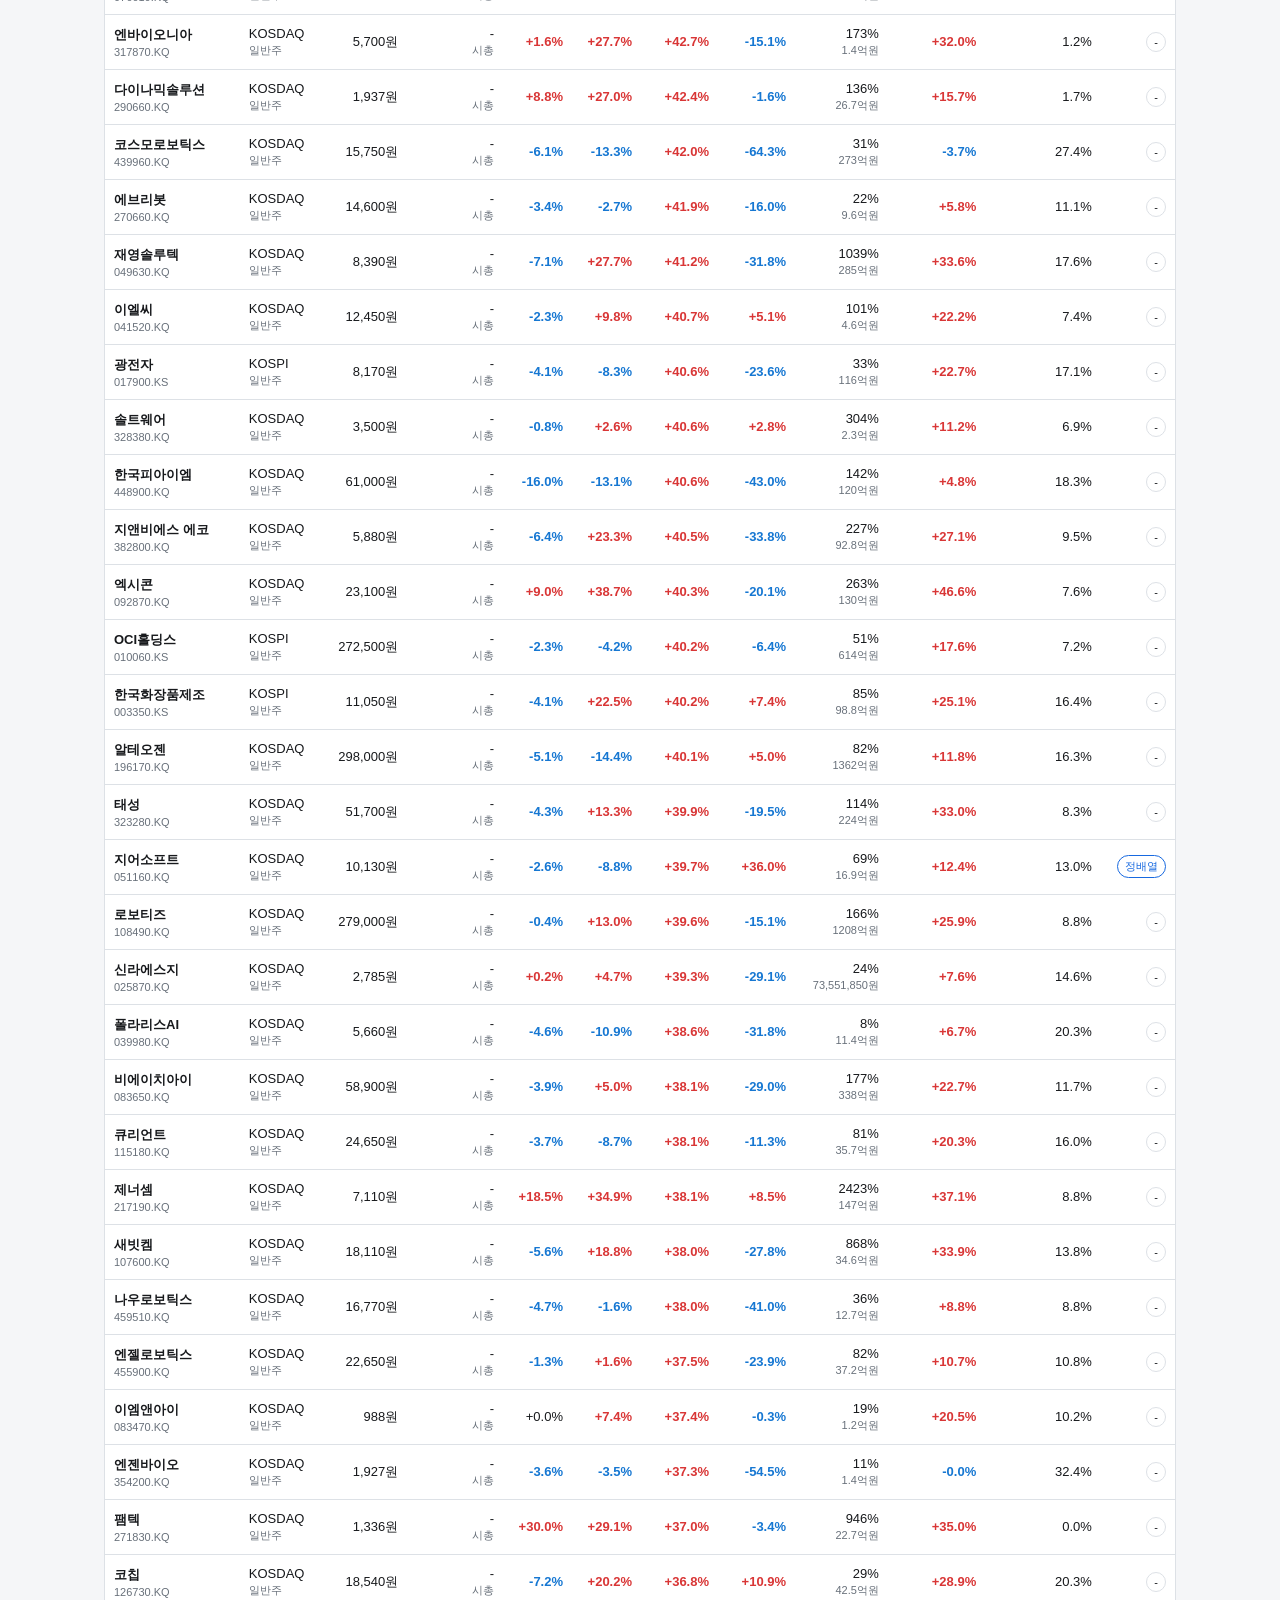
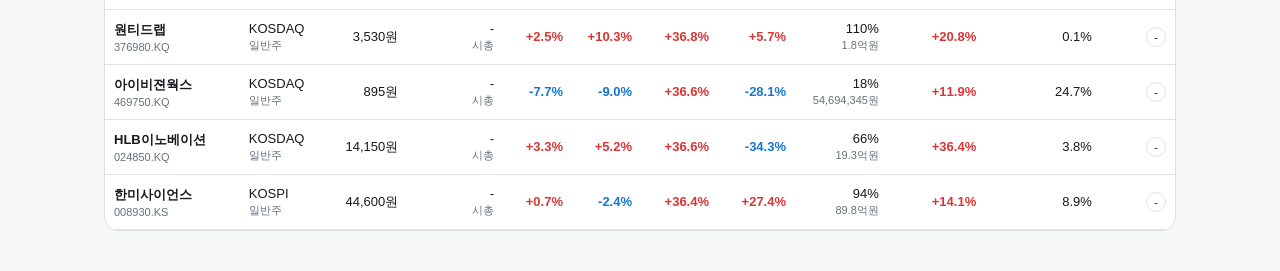
==== commit ef1688a9: "Unpack stock screener" ====
--- a/docs/index.html
+++ b/docs/index.html
@@ -6,14 +6,14 @@
   <meta name="apple-mobile-web-app-capable" content="yes">
   <meta name="apple-mobile-web-app-status-bar-style" content="default">
   <meta name="theme-color" content="#1769e0">
-  <title>무료 일봉 주식 스크리너 V2.1.1</title>
+  <title>무료 일봉 주식 스크리너 V2.1.2</title>
   <link rel="stylesheet" href="style.css">
 </head>
 <body>
   <main class="app">
     <header>
       <div>
-        <h1>무료 일봉 주식 스크리너 V2.1.1</h1>
+        <h1>무료 일봉 주식 스크리너 V2.1.2</h1>
         <div class="subtitle">종가 기준 · 미국 전체 일반주와 ETF 포함 · 아이폰용</div>
       </div>
       <div id="freshness" class="freshness">데이터 확인 중…</div>
@@ -119,7 +119,7 @@
         <button id="apply" class="primary">조건 적용</button>
         <button id="reset" class="secondary">초기화</button>
       </div>
-      <div class="help">상승률과 이동평균선은 마지막으로 확정된 종가를 기준으로 계산합니다. 티커 재사용·합병 등으로 하루 가격이 70% 넘게 단절된 구간은 상승률을 표시하지 않습니다. 미국 ETF는 회사 시가총액 대신 순자산(AUM)을 같은 크기 기준으로 사용합니다. 무료 공개 데이터이므로 투자 주문 전에는 증권사 화면에서 가격을 다시 확인하세요.</div>
+      <div class="help">상승률과 이동평균선은 마지막으로 확정된 종가를 기준으로 계산합니다. 티커 재사용·합병 등으로 하루 가격이 70% 넘게 단절된 구간은 상승률을 표시하지 않습니다. 미국 일반주 시총은 하루 500개씩 나누어 갱신하며 각 종목에 시총 기준일을 표시합니다. 미국 ETF 순자산은 현재 표시하지 않습니다. 무료 공개 데이터이므로 투자 주문 전에는 증권사 화면에서 가격을 다시 확인하세요.</div>
     </section>
 
     <div class="summary"><strong id="count">0종목</strong><span id="notice" class="subtitle"></span></div>
